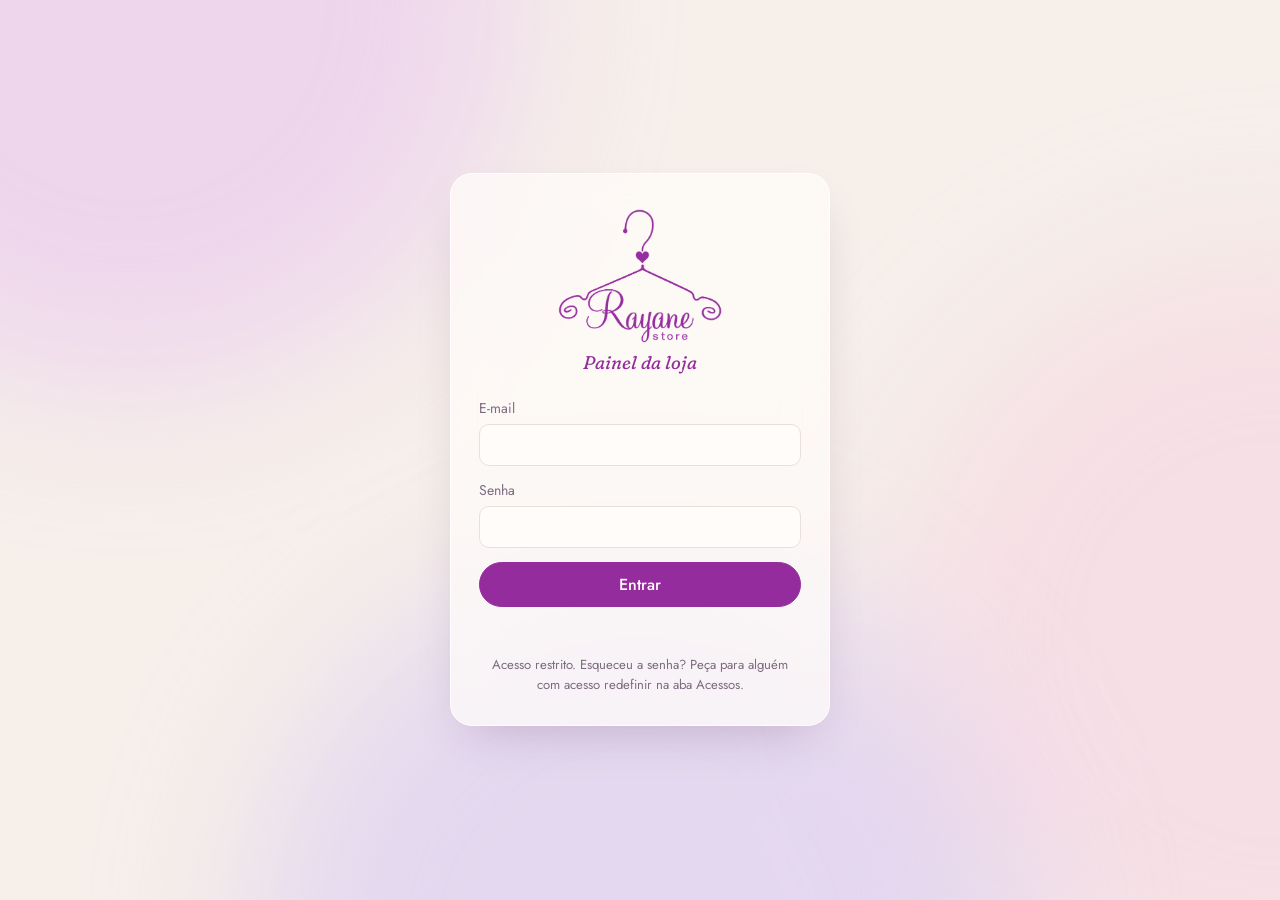
==== admin.html @ 53d461eb "Corrige status escondido aparecendo como ponto; versiona js/css no HTML (evita cache misto no Pages)" ====
<!doctype html>
<html lang="pt-BR">
<head>
  <meta charset="utf-8" />
  <meta name="viewport" content="width=device-width, initial-scale=1, viewport-fit=cover" />
  <title>Painel · Rayane Store</title>
  <meta name="robots" content="noindex" />
  <meta name="theme-color" content="#F6EFEA" />
  <link rel="icon" href="data:image/svg+xml,%3Csvg xmlns='http://www.w3.org/2000/svg' viewBox='0 0 32 32'%3E%3Cpath fill='%23942C9D' d='M16 28s-11-6.6-11-14.2C5 9.4 8 7 11.2 7c2.3 0 3.9 1.3 4.8 2.9C16.9 8.3 18.5 7 20.8 7 24 7 27 9.4 27 13.8 27 21.4 16 28 16 28z'/%3E%3C/svg%3E" />
  <!-- Política de segurança: só scripts deste site; conexões só com o Supabase -->
  <meta http-equiv="Content-Security-Policy" content="default-src 'self'; script-src 'self'; style-src 'self' 'unsafe-inline'; img-src 'self' data: blob: https://*.supabase.co https://www.google.com; font-src 'self'; connect-src 'self' https://*.supabase.co wss://*.supabase.co; frame-src 'self'; object-src 'none'; base-uri 'self'; form-action 'self'; upgrade-insecure-requests" />
  <meta name="referrer" content="strict-origin-when-cross-origin" />
  <link rel="stylesheet" href="admin.css?v=202609261816" />
  <script src="theme.js?v=202609261816"></script>
</head>
<body>

  <!-- ══════════ Entrada ══════════ -->
  <section class="gate" id="gate" hidden>
    <div class="gate__card">
      <img class="gate__logo" src="assets/logo.png" alt="Rayane Store" />
      <p class="gate__eyebrow">Painel da loja</p>

      <form id="loginForm" class="form">
        <label>E-mail <input type="email" name="email" autocomplete="username" required /></label>
        <label>Senha <input type="password" name="password" autocomplete="current-password" required minlength="6" /></label>
        <button class="btn btn--primary" type="submit">Entrar</button>
        <p class="form__error" id="loginError"></p>
        <p class="form__hint gate__foot">Acesso restrito. Esqueceu a senha? Peça para alguém com acesso redefinir na aba Acessos.</p>
      </form>
    </div>
  </section>

  <!-- ══════════ Painel ══════════ -->
  <div class="aurora" aria-hidden="true"><i></i><i></i><i></i></div>
  <div class="shell" id="shell" hidden>
    <aside class="side">
      <div class="side__brand">
        <img src="assets/logo.png" alt="" />
        <span>Painel</span>
      </div>
      <nav class="side__nav" id="nav">
        <button class="is-active" data-tab="dash">
          <svg viewBox="0 0 24 24"><path d="M4 19V10M10 19V5M16 19v-8M22 19H2"/></svg>Visão geral
        </button>
        <button data-tab="links">
          <svg viewBox="0 0 24 24"><path d="M4 7h16M4 12h16M4 17h10"/></svg>Links
        </button>
        <button data-tab="whatsapp">
          <svg viewBox="0 0 24 24"><path d="M3 21h18M5 21V8l7-4 7 4v13M9 21v-6h6v6"/></svg>Lojas
        </button>
        <button data-tab="perfil">
          <svg viewBox="0 0 24 24"><circle cx="12" cy="8" r="4"/><path d="M4 21c.8-4 4-6.5 8-6.5s7.2 2.5 8 6.5"/></svg>Perfil
        </button>
        <button data-tab="redes">
          <svg viewBox="0 0 24 24"><circle cx="18" cy="5" r="2.5"/><circle cx="6" cy="12" r="2.5"/><circle cx="18" cy="19" r="2.5"/><path d="m8.2 10.8 7.6-4.4M8.2 13.2l7.6 4.4"/></svg>Redes
        </button>
        <button data-tab="horario">
          <svg viewBox="0 0 24 24"><circle cx="12" cy="12" r="9"/><path d="M12 7v5l3 2"/></svg>Horário
        </button>
        <button data-tab="acessos">
          <svg viewBox="0 0 24 24"><rect x="4" y="10" width="16" height="11" rx="2"/><path d="M8 10V7a4 4 0 0 1 8 0v3"/></svg>Acessos
        </button>
      </nav>
      <div class="side__foot">
        <button class="side__search" id="openPalette" type="button" title="Busca rápida (Ctrl+K)">
          <svg viewBox="0 0 24 24"><circle cx="11" cy="11" r="6.5"/><path d="m20 20-4.2-4.2"/></svg><span>Buscar</span><kbd>Ctrl K</kbd>
        </button>
        <button class="side__theme" id="themeBtn" type="button" title="Tema: automático, claro ou escuro">
          <svg class="ico-auto" viewBox="0 0 24 24"><circle cx="12" cy="12" r="8.5"/><path d="M12 3.5v17A8.5 8.5 0 0 0 12 3.5z" fill="currentColor"/></svg>
          <svg class="ico-light" viewBox="0 0 24 24"><circle cx="12" cy="12" r="4"/><path d="M12 2.5v2.5M12 19v2.5M2.5 12H5M19 12h2.5M5.3 5.3l1.8 1.8M16.9 16.9l1.8 1.8M5.3 18.7l1.8-1.8M16.9 7.1l1.8-1.8"/></svg>
          <svg class="ico-dark" viewBox="0 0 24 24"><path d="M20 14.5A8.5 8.5 0 0 1 9.5 4a8.5 8.5 0 1 0 10.5 10.5z"/></svg>
          <span id="themeLabel">Tema automático</span>
        </button>
        <a class="side__view" href="index.html" target="_blank" rel="noopener">
          <svg viewBox="0 0 24 24"><path d="M7 17 17 7M8 7h9v9"/></svg>Ver página
        </a>
        <button class="linkish" id="logout">Sair</button>
      </div>
    </aside>

    <!-- barra superior (só celular) -->
    <header class="topbar">
      <img src="assets/logo.png" alt="" />
      <span class="topbar__title" id="topTitle">Visão geral</span>
      <button class="topbar__btn" id="topPreview" type="button" aria-label="Ver prévia da página">
        <svg viewBox="0 0 24 24"><rect x="7" y="2.5" width="10" height="19" rx="2.5"/><path d="M11 18h2"/></svg>
      </button>
    </header>

    <main class="work">

      <!-- ── Visão geral ── -->
      <section class="panel is-active" data-panel="dash">
        <header class="panel__head">
          <div>
            <h1 id="dashHello">Visão geral</h1>
            <p id="dashDate"></p>
          </div>
          <div class="seg seg--sm" id="dashPeriod">
            <label><input type="radio" name="periodo" value="7" /><span>7 dias</span></label>
            <label><input type="radio" name="periodo" value="30" checked /><span>30 dias</span></label>
            <label><input type="radio" name="periodo" value="90" /><span>90 dias</span></label>
          </div>
        </header>

        <div class="insights" id="insights" hidden></div>

        <div class="tiles" id="tiles">
          <div class="tile tile--hero"><span class="tile__label">Visitantes únicos</span><strong class="tile__value" data-k="unicos">–</strong><span class="tile__delta" data-k="unicosDelta"></span></div>
          <div class="tile"><span class="tile__label">Visitas</span><strong class="tile__value" data-k="visitas">–</strong><span class="tile__delta" data-k="visitasDelta"></span></div>
          <div class="tile"><span class="tile__label">Cliques em links</span><strong class="tile__value" data-k="cliques">–</strong><span class="tile__delta" data-k="cliquesDelta"></span></div>
          <div class="tile"><span class="tile__label">Cliques por visita</span><strong class="tile__value" data-k="taxa">–</strong><span class="tile__hint">quantos links cada visita abre</span></div>
        </div>

        <div class="card card--chart">
          <div class="card__head"><h2>Visitas por dia</h2><span class="card__sub" id="chartSub"></span></div>
          <div class="chart" id="chart"></div>
          <div class="chart__tip" id="chartTip" hidden></div>
        </div>

        <div class="cards">
          <div class="card"><div class="card__head"><h2>Aparelhos</h2></div><div class="bars" id="devBars"></div></div>
          <div class="card"><div class="card__head"><h2>Como chegaram</h2></div><div class="bars" id="srcBars"></div></div>
          <div class="card"><div class="card__head"><h2>De onde acessam</h2><span class="card__sub">cidade · estado</span></div><div class="bars" id="geoBars"></div></div>
          <div class="card"><div class="card__head"><h2>Links mais clicados</h2></div><div class="bars" id="linkBars"></div></div>
          <div class="card"><div class="card__head"><h2>Sistema e navegador</h2></div><div class="bars" id="uaBars"></div></div>
          <div class="card card--share">
            <div class="card__head"><h2>Divulgar</h2></div>
            <p class="form__hint" id="dashUrl"></p>
            <div class="card__actions">
              <button class="btn" type="button" id="dashCopy">Copiar link da página</button>
              <a class="btn" id="dashOpen" target="_blank" rel="noopener">Abrir página</a>
              <button class="btn" type="button" id="dashExport">Baixar planilha (CSV)</button>
            </div>
          </div>
        </div>

        <p class="empty" id="dashEmpty" hidden>A medição começou agora. Assim que alguém abrir a página, os números aparecem aqui.</p>
      </section>

      <!-- ── Links ── -->
      <section class="panel" data-panel="links">
        <header class="panel__head">
          <div>
            <h1>Links</h1>
            <p>Arraste para mudar a ordem. Desligue o interruptor para esconder sem apagar.</p>
          </div>
          <div class="panel__actions">
            <button class="btn btn--flash" id="addFlash" title="Cria um link em destaque que some sozinho em 24 horas">⚡ Relâmpago</button>
            <button class="btn" id="addSection">+ Seção</button>
            <button class="btn btn--primary" id="addLink">+ Link</button>
          </div>
        </header>
        <ul class="rows" id="linkRows"></ul>
        <p class="empty" id="linksEmpty" hidden>Nenhum link ainda. Comece pelo botão "+ Link".</p>
      </section>

      <!-- ── WhatsApp ── -->
      <section class="panel" data-panel="whatsapp">
        <header class="panel__head">
          <div>
            <h1>Lojas</h1>
            <p>Cada loja tem seu WhatsApp e seu endereço. Com mais de uma, o cliente escolhe a loja ao tocar no WhatsApp ou em "Como chegar".</p>
          </div>
          <div class="panel__actions">
            <button class="btn btn--primary" id="addWa">+ Loja</button>
          </div>
        </header>
        <ul class="rows" id="waRows"></ul>
        <p class="empty" id="waEmpty" hidden>Nenhuma loja cadastrada. Sem loja, os links de WhatsApp e "Como chegar" ficam escondidos na página.</p>
      </section>

      <!-- ── Perfil ── -->
      <section class="panel" data-panel="perfil">
        <header class="panel__head">
          <div>
            <h1>Perfil</h1>
            <p>O que aparece no topo da página.</p>
          </div>
        </header>
        <form class="form form--wide" id="perfilForm">
          <div class="logo-field">
            <div class="logo-field__preview"><img id="logoPreview" src="assets/logo.png" alt="" /></div>
            <div>
              <label class="btn btn--file">
                Trocar logo <input type="file" id="logoFile" accept="image/png,image/jpeg,image/webp,image/svg+xml" hidden />
              </label>
              <p class="form__hint">PNG com fundo transparente fica melhor. Máximo 2 MB.</p>
              <button type="button" class="linkish" id="logoReset" hidden>Voltar ao logo original</button>
            </div>
          </div>

          <label>Nome da loja <input name="nome" required maxlength="60" /></label>
          <label>Frase da bio <textarea name="bio" rows="2" maxlength="160"></textarea>
            <small class="counter" data-for="bio"></small></label>

          <h2 class="form__group">Endereço da página</h2>
          <label>Link publicado <input name="url" type="url" placeholder="https://…" />
            <small>Usado no QR code e no botão de compartilhar.</small></label>

          <div class="form__foot">
            <button class="btn btn--primary" type="submit">Salvar perfil</button>
          </div>
        </form>
      </section>

      <!-- ── Redes ── -->
      <section class="panel" data-panel="redes">
        <header class="panel__head">
          <div>
            <h1>Redes sociais</h1>
            <p>Os ícones redondos embaixo da bio. Só aparecem os que estiverem ligados e com endereço.</p>
          </div>
        </header>
        <form class="form form--wide" id="redesForm">
          <ul class="rows rows--redes" id="redeRows"></ul>
          <div class="form__foot">
            <button class="btn btn--primary" type="submit">Salvar redes</button>
          </div>
        </form>
      </section>

      <!-- ── Horário ── -->
      <section class="panel" data-panel="horario">
        <header class="panel__head">
          <div>
            <h1>Horário de atendimento</h1>
            <p>A página mostra "Atendendo agora" ou quando você volta. Desmarque todos para esconder.</p>
          </div>
        </header>
        <form class="form form--wide" id="horarioForm">
          <ul class="rows rows--dias" id="diaRows"></ul>
          <div class="form__foot">
            <button class="btn btn--primary" type="submit">Salvar horário</button>
          </div>
        </form>
      </section>

      <!-- ── Acessos ── -->
      <section class="panel" data-panel="acessos">
        <header class="panel__head">
          <div>
            <h1>Acessos</h1>
            <p>Quem pode entrar neste painel. Só quem já tem acesso cria novos. Não existe cadastro pela tela de entrada.</p>
          </div>
          <div class="panel__actions">
            <button class="btn btn--primary" id="addAccess">+ Novo acesso</button>
          </div>
        </header>
        <ul class="rows" id="accessRows"></ul>
        <p class="empty" id="accessLoading">Carregando…</p>

        <h2 class="form__group form--wide">Minha senha</h2>
        <form class="form form--wide" id="minhaSenhaForm">
          <div class="two">
            <label>Nova senha <input type="password" name="senha" autocomplete="new-password" required minlength="6" /></label>
            <label>Repita a senha <input type="password" name="confirma" autocomplete="new-password" required minlength="6" /></label>
          </div>
          <div class="form__foot">
            <button class="btn" type="submit">Alterar minha senha</button>
          </div>
        </form>
      </section>
    </main>

    <aside class="preview">
      <div class="preview__phone">
        <div class="preview__screen">
          <iframe id="preview" src="index.html" title="Prévia da página"></iframe>
        </div>
      </div>
      <p class="preview__hint">Prévia ao vivo · atualiza ao salvar</p>
    </aside>
  </div>

  <!-- ══════════ Editor de link ══════════ -->
  <div class="modal" id="editor" hidden>
    <div class="modal__backdrop" data-close></div>
    <form class="modal__panel form" id="linkForm" role="dialog" aria-modal="true" aria-labelledby="editorTitle">
      <button class="modal__x" type="button" data-close aria-label="Fechar">
        <svg viewBox="0 0 24 24"><path d="M6 6l12 12M18 6 6 18"/></svg>
      </button>
      <h2 id="editorTitle">Novo link</h2>

      <div class="seg">
        <label><input type="radio" name="tipo" value="link" checked /><span>Link</span></label>
        <label><input type="radio" name="tipo" value="secao" /><span>Título de seção</span></label>
      </div>

      <label>Título <input name="titulo" required maxlength="60" /></label>

      <div data-only="link">
        <label>Subtítulo <span class="opt">opcional</span> <input name="subtitulo" maxlength="80" /></label>

        <div class="field">
          <span class="field__label">Para onde vai</span>
          <div class="seg seg--sm">
            <label><input type="radio" name="destino" value="url" checked /><span>Um link</span></label>
            <label><input type="radio" name="destino" value="whatsapp" /><span>WhatsApp</span></label>
            <label><input type="radio" name="destino" value="mapa" /><span>Como chegar</span></label>
          </div>
        </div>

        <div data-dest="url">
          <label><input name="url" placeholder="https://…" /></label>
        </div>

        <p class="form__hint" data-dest="mapa">Abre o endereço das lojas da aba Lojas no mapa. Com mais de uma loja, o cliente escolhe qual.</p>

        <div data-dest="whatsapp" class="form">
          <label>Qual número <select name="whatsapp_id"></select>
            <small id="waNone" hidden>Cadastre um número na aba WhatsApp primeiro.</small></label>
          <label>Mensagem só para este link <span class="opt">opcional, senão usa a mensagem do número</span>
            <textarea name="whatsapp_mensagem" rows="2"></textarea></label>
        </div>

        <fieldset class="icons">
          <legend>Ícone</legend>
          <div id="iconGrid"></div>
        </fieldset>

        <div class="two">
          <label class="check"><input type="checkbox" name="destaque" /><span>Botão em destaque (roxo cheio)</span></label>
          <label>Selo <span class="opt">ex.: Novo, Promo</span> <input name="selo" maxlength="12" /></label>
        </div>

        <details class="sched">
          <summary>Agendar aparição</summary>
          <p class="form__hint">O link só aparece dentro do período. Deixe em branco para sempre.</p>
          <div class="two">
            <label>Aparece a partir de <input type="datetime-local" name="inicio" /></label>
            <label>Some em <input type="datetime-local" name="fim" /></label>
          </div>
        </details>
      </div>

      <p class="form__error" id="linkError"></p>
      <div class="modal__foot">
        <button type="button" class="linkish danger" id="deleteLink" hidden>Apagar</button>
        <button type="button" class="linkish" id="dupLink" hidden>Duplicar</button>
        <span class="stat" id="linkStat"></span>
        <button class="btn btn--primary" type="submit">Salvar <kbd class="kbd-inline">Ctrl S</kbd></button>
      </div>
    </form>
  </div>

  <!-- ══════════ Busca rápida (Ctrl+K) ══════════ -->
  <div class="modal modal--palette" id="palette" hidden>
    <div class="modal__backdrop" data-close></div>
    <div class="palette" role="dialog" aria-modal="true" aria-label="Busca rápida">
      <input type="search" id="paletteInput" placeholder="Ir para… ou buscar um link" autocomplete="off" />
      <ul class="palette__list" id="paletteList"></ul>
      <p class="palette__hint">↑↓ navega · Enter abre · Esc fecha</p>
    </div>
  </div>

  <!-- ══════════ Barra de abas (só celular) ══════════ -->
  <nav class="tabbar" id="tabbar" aria-label="Seções">
    <button data-tab="dash" class="is-active"><svg viewBox="0 0 24 24"><path d="M4 19V10M10 19V5M16 19v-8M22 19H2"/></svg><span>Início</span></button>
    <button data-tab="links"><svg viewBox="0 0 24 24"><path d="M4 7h16M4 12h16M4 17h10"/></svg><span>Links</span></button>
    <button data-tab="whatsapp"><svg viewBox="0 0 24 24"><path d="M3 21h18M5 21V8l7-4 7 4v13M9 21v-6h6v6"/></svg><span>Lojas</span></button>
    <button data-tab="perfil"><svg viewBox="0 0 24 24"><circle cx="12" cy="8" r="4"/><path d="M4 21c.8-4 4-6.5 8-6.5s7.2 2.5 8 6.5"/></svg><span>Perfil</span></button>
    <button id="maisBtn"><svg viewBox="0 0 24 24"><circle cx="5" cy="12" r="1.6"/><circle cx="12" cy="12" r="1.6"/><circle cx="19" cy="12" r="1.6"/></svg><span>Mais</span></button>
  </nav>

  <!-- ══════════ Menu "Mais" (só celular) ══════════ -->
  <div class="modal" id="mais" hidden>
    <div class="modal__backdrop" data-close></div>
    <div class="modal__panel mais" role="dialog" aria-modal="true" aria-label="Mais opções">
      <button class="modal__x" type="button" data-close aria-label="Fechar"><svg viewBox="0 0 24 24"><path d="M6 6l12 12M18 6 6 18"/></svg></button>
      <h2>Mais</h2>
      <div class="mais__grid">
        <button type="button" data-tab="redes"><svg viewBox="0 0 24 24"><circle cx="18" cy="5" r="2.5"/><circle cx="6" cy="12" r="2.5"/><circle cx="18" cy="19" r="2.5"/><path d="m8.2 10.8 7.6-4.4M8.2 13.2l7.6 4.4"/></svg>Redes</button>
        <button type="button" data-tab="horario"><svg viewBox="0 0 24 24"><circle cx="12" cy="12" r="9"/><path d="M12 7v5l3 2"/></svg>Horário</button>
        <button type="button" data-tab="acessos"><svg viewBox="0 0 24 24"><rect x="4" y="10" width="16" height="11" rx="2"/><path d="M8 10V7a4 4 0 0 1 8 0v3"/></svg>Acessos</button>
        <button type="button" data-acao="buscar"><svg viewBox="0 0 24 24"><circle cx="11" cy="11" r="6.5"/><path d="m20 20-4.2-4.2"/></svg>Buscar</button>
        <button type="button" data-acao="tema"><svg viewBox="0 0 24 24"><path d="M20 14.5A8.5 8.5 0 0 1 9.5 4a8.5 8.5 0 1 0 10.5 10.5z"/></svg><span id="maisTema">Tema</span></button>
        <a href="index.html" target="_blank" rel="noopener"><svg viewBox="0 0 24 24"><path d="M7 17 17 7M8 7h9v9"/></svg>Ver página</a>
      </div>
      <button type="button" class="mais__sair" data-acao="sair">Sair da conta</button>
    </div>
  </div>
  <div class="drawer" id="drawer" hidden>
    <div class="drawer__backdrop" data-close></div>
    <div class="drawer__panel">
      <div class="drawer__bar"><span>Prévia da página</span><button type="button" class="modal__x" data-close aria-label="Fechar"><svg viewBox="0 0 24 24"><path d="M6 6l12 12M18 6 6 18"/></svg></button></div>
      <iframe id="previewMobile" title="Prévia da página"></iframe>
    </div>
  </div>

  <!-- ══════════ Editor de WhatsApp ══════════ -->
  <div class="modal" id="waEditor" hidden>
    <div class="modal__backdrop" data-close></div>
    <form class="modal__panel form" id="waForm" role="dialog" aria-modal="true" aria-labelledby="waEditorTitle">
      <button class="modal__x" type="button" data-close aria-label="Fechar">
        <svg viewBox="0 0 24 24"><path d="M6 6l12 12M18 6 6 18"/></svg>
      </button>
      <h2 id="waEditorTitle">Nova loja</h2>

      <label>Nome da loja <span class="opt">como o cliente vai ver</span> <input name="nome" required maxlength="40" placeholder="ex.: Jardim União" /></label>
      <label>WhatsApp <input name="numero" inputmode="numeric" placeholder="(65) 99999-0000" />
        <small>DDD + número. Pode deixar vazio se a loja não atende por WhatsApp.</small></label>
      <label>Endereço <input name="endereco" maxlength="120" placeholder="Rua, número, bairro, cidade" />
        <small>Usado em "Como chegar" e na lista de lojas.</small></label>
      <label>Link do Google Maps <span class="opt">opcional</span> <input name="mapa_url" type="url" placeholder="https://maps.app.goo.gl/…" />
        <small>No Google Maps, toque em Compartilhar e cole o link aqui. Se ficar vazio, o mapa pesquisa pelo endereço.</small></label>
      <label>Mensagem que já chega escrita <textarea name="mensagem" rows="2" placeholder="Oi! Vim pelo Instagram e quero saber mais sobre as peças 💜"></textarea></label>

      <p class="form__error" id="waError"></p>
      <div class="modal__foot">
        <button type="button" class="linkish danger" id="deleteWa" hidden>Apagar</button>
        <span class="stat"></span>
        <button class="btn btn--primary" type="submit">Salvar</button>
      </div>
    </form>
  </div>

  <!-- ══════════ Editor de acesso ══════════ -->
  <div class="modal" id="accessEditor" hidden>
    <div class="modal__backdrop" data-close></div>
    <form class="modal__panel form" id="accessForm" role="dialog" aria-modal="true" aria-labelledby="accessTitle">
      <button class="modal__x" type="button" data-close aria-label="Fechar">
        <svg viewBox="0 0 24 24"><path d="M6 6l12 12M18 6 6 18"/></svg>
      </button>
      <h2 id="accessTitle">Novo acesso</h2>
      <p class="form__hint" id="accessHint">A pessoa entra com este e-mail e senha. Ela pode trocar a senha depois, na aba Acessos.</p>

      <label id="accessEmailField">E-mail <input type="email" name="email" autocomplete="off" /></label>
      <label>Senha <input type="text" name="senha" autocomplete="off" required minlength="6" placeholder="mínimo 6 caracteres" /></label>

      <p class="form__error" id="accessError"></p>
      <div class="modal__foot">
        <span class="stat"></span>
        <button class="btn btn--primary" type="submit">Salvar</button>
      </div>
    </form>
  </div>

  <div class="toast" id="toast" role="status" aria-live="polite"></div>

  <script src="assets/vendor/supabase.js?v=202609261816"></script>
  <script src="supabase-config.js?v=202609261816"></script>
  <script src="icons.js?v=202609261816"></script>
  <script src="admin.js?v=202609261816"></script>
</body>
</html>
---- admin.css ----
@font-face {
  font-family: "Fraunces";
  font-style: italic;
  font-weight: 300 600;
  font-display: swap;
  src: url("assets/fonts/fraunces-italic.woff2") format("woff2");
}
@font-face {
  font-family: "Jost";
  font-style: normal;
  font-weight: 400 500;
  font-display: swap;
  src: url("assets/fonts/jost.woff2") format("woff2");
}

:root {
  --plum: #942c9d;
  --plum-deep: #6f1f76;
  --plum-line: rgba(148, 44, 157, 0.22);
  --plum-wash: rgba(148, 44, 157, 0.07);
  --ink: #2c1a30;
  --muted: #7d6b80;
  --bg: #f6efea;
  --paper: #fffcf9;
  --line: #e9dfdb;
  --green: #3f8f5a;
  --red: #b23a48;

  --magenta: #c23a9e;
  --glass: rgba(255, 252, 250, .72);
  --glass-line: rgba(255, 255, 255, .8);
  --aurora-1: #e6bdf0; --aurora-2: #f6cfe0; --aurora-3: #d2c0f5;
  --shadow: 0 10px 30px -18px rgba(80, 30, 80, .35);

  --display: "Fraunces", Georgia, serif;
  --body: "Jost", "Futura", "Century Gothic", sans-serif;
  --ease-swing: cubic-bezier(0.34, 1.4, 0.5, 1);
  color-scheme: light;
}

/* tema escuro: ligado pelo atributo data-theme (o JS decide: automático, claro ou escuro) */
html[data-theme="dark"] {
    --plum: #c56bd0;
    --plum-deep: #9a3fa6;
    --plum-line: rgba(197, 107, 208, .3);
    --plum-wash: rgba(197, 107, 208, .12);
    --ink: #f1e6f2;
    --muted: #a894ab;
    --bg: #1b1220;
    --paper: #251a2b;
    --line: #362a3c;
    --green: #6cc48a;
    --red: #e0697a;
    --glass: rgba(37, 26, 43, .7);
    --glass-line: rgba(255, 255, 255, .08);
    --aurora-1: #4a2358; --aurora-2: #5a2447; --aurora-3: #35245e;
    --shadow: 0 10px 30px -14px rgba(0, 0, 0, .6);
    color-scheme: dark;
  }
html[data-theme="dark"] .tile--hero { background: linear-gradient(135deg, #6f1f76, #942c9d 60%, #b7359a); }
html[data-theme="dark"] .side__nav button.is-active { background: #942c9d; color: #fff; }
html[data-theme="dark"] .btn--primary { background: #942c9d; border-color: #942c9d; color: #fff; }
html[data-theme="dark"] .btn--primary:hover { background: #7a2482; }
html[data-theme="dark"] .row__badge, html[data-theme="dark"] .tag__badge { background: #942c9d; }
html[data-theme="dark"] .switch span { background: #4a3a50; }
html[data-theme="dark"] .switch input:checked + span { background: #b04fbd; }
html[data-theme="dark"] .form input:not([type="checkbox"]):not([type="radio"]), html[data-theme="dark"] .form textarea, html[data-theme="dark"] .form select, html[data-theme="dark"] .rows--redes .row input[type="text"], html[data-theme="dark"] .form .rows--dias .row input[type="time"] { background: #1f1526; color: var(--ink); border-color: var(--line); }
html[data-theme="dark"] .seg { background: #1f1526; }
html[data-theme="dark"] .seg input:checked + span { background: var(--paper); }
html[data-theme="dark"] .chart__tip { background: #f1e6f2; color: #1b1220; }
html[data-theme="dark"] .toast { background: #f1e6f2; color: #1b1220; }
html[data-theme="dark"] .logo-field__preview img, html[data-theme="dark"] .side__brand img, html[data-theme="dark"] .gate__logo { filter: brightness(1.25) saturate(.9); }

* { box-sizing: border-box; }
html { -webkit-text-size-adjust: 100%; }

body {
  margin: 0;
  min-height: 100dvh;
  background: var(--bg);
  color: var(--ink);
  font: 16px/1.45 var(--body);
  -webkit-font-smoothing: antialiased;
}

[hidden] { display: none !important; }
svg { display: block; }
svg[viewBox="0 0 24 24"]:not(.fill) {
  fill: none; stroke: currentColor; stroke-width: 1.6; stroke-linecap: round; stroke-linejoin: round;
}
svg.fill { fill: currentColor; }

h1, h2 { margin: 0; font-family: var(--display); font-style: italic; font-weight: 400; }
h1 { font-size: 1.7rem; color: var(--plum); }
h2 { font-size: 1.25rem; }

button { font: inherit; color: inherit; }

/* ─── Botões ─────────────────────────────── */

.btn {
  display: inline-flex; align-items: center; justify-content: center; gap: 8px;
  padding: 10px 18px;
  border: 1px solid var(--plum-line);
  border-radius: 999px;
  background: var(--paper);
  color: var(--plum);
  font-weight: 500;
  cursor: pointer;
  transition: background .2s, transform .15s;
  white-space: nowrap;
}
.btn:hover { background: var(--plum-wash); }
.btn:active { transform: scale(.98); }
.btn--primary { background: var(--plum); border-color: var(--plum); color: var(--paper); }
.btn--primary:hover { background: var(--plum-deep); }
.btn[disabled] { opacity: .55; cursor: wait; }
.btn--file { cursor: pointer; }

.linkish {
  padding: 0; border: 0; background: none;
  color: var(--plum); text-decoration: underline; text-underline-offset: 3px;
  cursor: pointer; font-size: .9rem;
}
.linkish.danger { color: var(--red); }

/* ─── Formulários ────────────────────────── */

.form { display: grid; gap: 14px; }
.form label { display: grid; gap: 5px; font-size: .88rem; color: var(--muted); }
.form label > small { font-size: .78rem; }
.form .opt { font-size: .75rem; opacity: .7; }
.form input:not([type="checkbox"]):not([type="radio"]),
.form textarea,
.form select {
  width: 100%;
  padding: 10px 12px;
  border: 1px solid var(--line);
  border-radius: 10px;
  background: var(--paper);
  color: var(--ink);
  font: inherit;
  transition: border-color .15s, box-shadow .15s;
}
.form input:focus, .form textarea:focus { outline: none; border-color: var(--plum); box-shadow: 0 0 0 3px var(--plum-wash); }
.form textarea { resize: vertical; }
.form__hint { margin: 0; font-size: .82rem; color: var(--muted); }
.form__error { margin: 0; min-height: 1.2em; font-size: .85rem; color: var(--red); }
.form__group { margin-top: 10px; padding-top: 16px; border-top: 1px dashed var(--line); font-size: 1.1rem; color: var(--plum); }
.form__foot { display: flex; justify-content: flex-end; gap: 10px; margin-top: 6px; }
.form--wide { max-width: 560px; }
.counter { text-align: right; }
.two { display: grid; grid-template-columns: 1fr 1fr; gap: 12px; align-items: end; }
@media (max-width: 480px) { .two { grid-template-columns: 1fr; } }

.check { display: flex !important; align-items: center; gap: 10px; color: var(--ink) !important; cursor: pointer; padding: 10px 0; }
.check input { width: 18px; height: 18px; accent-color: var(--plum); }

/* interruptor */
.switch { position: relative; display: inline-block; width: 40px; height: 24px; flex: none; cursor: pointer; }
.switch input { position: absolute; opacity: 0; width: 0; height: 0; }
.switch span {
  position: absolute; inset: 0;
  border-radius: 24px; background: #d9cdd0;
  transition: background .2s;
}
.switch span::after {
  content: ""; position: absolute; top: 3px; left: 3px;
  width: 18px; height: 18px; border-radius: 50%; background: #fff;
  box-shadow: 0 1px 2px rgba(0, 0, 0, .2);
  transition: transform .2s var(--ease-swing);
}
.switch input:checked + span { background: var(--plum); }
.switch input:checked + span::after { transform: translateX(16px); }
.switch input:focus-visible + span { outline: 2px solid var(--plum); outline-offset: 2px; }

/* ─── Entrada ────────────────────────────── */

.gate { display: grid; place-items: center; min-height: 100dvh; padding: 24px; }
.gate__card {
  width: 100%; max-width: 380px;
  padding: 32px 28px;
  background: var(--glass);
  -webkit-backdrop-filter: blur(20px);
  backdrop-filter: blur(20px);
  border: 1px solid var(--glass-line);
  border-radius: 22px;
  box-shadow: 0 20px 50px -20px rgba(80, 30, 80, .25);
  animation: pop .45s var(--ease-swing);
}
.gate__logo { display: block; width: 170px; margin: 0 auto; }
.gate__eyebrow {
  margin: 4px 0 22px; text-align: center;
  font-family: var(--display); font-style: italic; color: var(--plum); font-size: 1.15rem;
}
.gate__links { display: flex; justify-content: space-between; flex-wrap: wrap; gap: 8px; }
.gate__msg { margin: 16px 0 0; text-align: center; font-size: .9rem; color: var(--green); }

/* ─── Estrutura ──────────────────────────── */

.shell {
  display: grid;
  grid-template-columns: 210px minmax(0, 1fr) 380px;
  min-height: 100dvh;
  position: relative;
}

/* luzes flutuando ao fundo, como na página */
.aurora { position: fixed; inset: 0; z-index: -1; overflow: hidden; pointer-events: none; contain: strict; }
.aurora i { position: absolute; width: 60vmax; height: 60vmax; border-radius: 50%; filter: blur(80px); opacity: .5; animation: float 26s ease-in-out infinite alternate; }
.aurora i:nth-child(1) { top: -30vmax; left: -20vmax; background: var(--aurora-1); }
.aurora i:nth-child(2) { top: 20vmax; right: -30vmax; background: var(--aurora-2); animation-duration: 31s; animation-delay: -10s; }
.aurora i:nth-child(3) { bottom: -34vmax; left: 20vmax; background: var(--aurora-3); animation-duration: 36s; animation-delay: -20s; }
@keyframes float { 0% { transform: translate(0, 0) scale(1); } 50% { transform: translate(5vmax, 4vmax) scale(1.1); } 100% { transform: translate(-4vmax, 7vmax) scale(.95); } }

.side {
  display: flex; flex-direction: column;
  padding: 22px 16px;
  border-right: 1px solid var(--glass-line);
  background: var(--glass);
  -webkit-backdrop-filter: blur(18px);
  backdrop-filter: blur(18px);
  position: sticky; top: 0; height: 100dvh;
}
/* seletor de tema: automático → claro → escuro */
.side__theme {
  display: flex; align-items: center; gap: 8px;
  width: 100%; padding: 8px 10px;
  border: 1px solid var(--line); border-radius: 10px;
  background: var(--paper); color: var(--muted);
  font-size: .85rem; cursor: pointer;
  transition: border-color .2s, color .2s;
}
.side__theme:hover { border-color: var(--plum-line); color: var(--ink); }
.side__theme svg { width: 15px; height: 15px; display: none; }
html[data-theme-pref="auto"] .side__theme .ico-auto,
html[data-theme-pref="light"] .side__theme .ico-light,
html[data-theme-pref="dark"] .side__theme .ico-dark { display: block; }
.side__theme span { flex: 1; text-align: left; }

.side__search {
  display: flex; align-items: center; gap: 8px;
  width: 100%; padding: 8px 10px;
  border: 1px solid var(--line); border-radius: 10px;
  background: var(--paper); color: var(--muted);
  font-size: .85rem; cursor: pointer;
  transition: border-color .2s;
}
.side__search:hover { border-color: var(--plum-line); }
.side__search svg { width: 15px; height: 15px; }
.side__search span { flex: 1; text-align: left; }
kbd, .kbd-inline {
  font: 500 .68rem var(--body);
  padding: 1px 5px;
  border-radius: 5px;
  border: 1px solid var(--line);
  background: var(--bg);
  color: var(--muted);
}
.kbd-inline { margin-left: 6px; background: rgba(255, 255, 255, .18); border-color: transparent; color: inherit; opacity: .85; }
.side__brand { display: flex; align-items: center; gap: 10px; padding: 4px 8px 22px; }
.side__brand img { width: 46px; }
.side__brand span { font-family: var(--display); font-style: italic; color: var(--plum); font-size: 1.1rem; }
.side__nav { display: grid; gap: 4px; }
.side__nav button {
  display: flex; align-items: center; gap: 10px;
  padding: 10px 12px;
  border: 0; border-radius: 10px;
  background: none; text-align: left; cursor: pointer;
  color: var(--muted);
  transition: background .15s, color .15s;
}
.side__nav button svg { width: 18px; height: 18px; }
.side__nav button:hover { background: var(--plum-wash); color: var(--ink); }
.side__nav button.is-active { background: var(--plum); color: var(--paper); }
.side__foot { margin-top: auto; display: grid; gap: 12px; padding: 0 12px; }
.side__view { display: inline-flex; align-items: center; gap: 6px; color: var(--plum); text-decoration: none; font-size: .9rem; }
.side__view svg { width: 14px; height: 14px; }

.work { padding: 32px 36px 60px; min-width: 0; }
.panel { display: none; }
.panel.is-active { display: block; animation: slidein .35s var(--ease-swing); }
@keyframes fade { from { opacity: 0; transform: translateY(4px); } }
@keyframes slidein { from { opacity: 0; transform: translateY(10px); } }
.panel__head { display: flex; justify-content: space-between; align-items: flex-start; gap: 16px; flex-wrap: wrap; margin-bottom: 22px; }
.panel__head p { margin: 4px 0 0; color: var(--muted); font-size: .9rem; max-width: 46ch; }
.panel__actions { display: flex; gap: 8px; }
.empty { color: var(--muted); padding: 30px 0; text-align: center; }

/* ─── Prévia ─────────────────────────────── */

.preview {
  position: sticky; top: 0; height: 100dvh;
  display: flex; flex-direction: column; align-items: center; justify-content: center; gap: 12px;
  padding: 24px;
  border-left: 1px solid var(--line);
}
.preview__phone {
  width: 300px; height: min(620px, calc(100dvh - 90px));
  padding: 10px;
  border-radius: 34px;
  background: var(--ink);
  box-shadow: 0 30px 60px -30px rgba(44, 26, 48, .6), inset 0 0 0 2px #4a3450;
}
/* a prévia renderiza em largura de celular real (375px) e é reduzida para caber na moldura */
.preview__phone { --scale: calc(280 / 375); }
.preview__screen { width: 100%; height: 100%; overflow: hidden; border-radius: 26px; background: var(--bg); }
.preview__phone iframe {
  width: 375px; height: calc(100% / var(--scale));
  border: 0; background: var(--bg);
  transform: scale(var(--scale)); transform-origin: top left;
}
.preview__hint { margin: 0; font-size: .78rem; color: var(--muted); letter-spacing: .04em; text-transform: uppercase; }

/* ─── Linhas (links, redes, dias) ────────── */

.rows { list-style: none; margin: 0; padding: 0; display: grid; gap: 8px; max-width: 640px; }
.row {
  display: grid;
  grid-template-columns: 22px 34px minmax(0, 1fr) auto;
  align-items: center; gap: 12px;
  padding: 10px 14px 10px 8px;
  background: var(--glass);
  -webkit-backdrop-filter: blur(10px);
  backdrop-filter: blur(10px);
  border: 1px solid var(--glass-line);
  border-radius: 12px;
  box-shadow: var(--shadow);
  transition: box-shadow .2s, opacity .2s, transform .2s;
}
.row__icon { position: relative; }
/* ícone do site de destino, pequeno, no canto do ícone */
.row__fav { position: absolute; right: -4px; bottom: -4px; width: 16px; height: 16px; border-radius: 4px; background: var(--paper); box-shadow: 0 0 0 2px var(--paper); object-fit: cover; }
.row__pill.is-expiring { color: #b2601c; border-color: #e7b98a; background: #fff4e8; }
.row__top { display: grid; place-items: center; width: 28px; height: 28px; border: 0; border-radius: 50%; background: transparent; color: var(--muted); cursor: pointer; opacity: 0; transition: opacity .15s, background .15s; }
.row:hover .row__top { opacity: 1; }
.row__top:hover { background: var(--plum-wash); color: var(--plum); }
.row__top svg { width: 14px; height: 14px; }
.spark { width: 46px; height: 18px; }
.spark rect { fill: var(--plum); opacity: .8; }
.spark rect.is-zero { opacity: .18; }
.row:hover { box-shadow: 0 6px 16px -10px rgba(80, 30, 80, .3); }
.row.is-off { opacity: .55; }
.row.is-dragging { opacity: .3; }
.row.is-over { transform: translateY(4px); box-shadow: 0 -2px 0 0 var(--plum); }

.row__handle { display: grid; place-items: center; color: #c8b9c9; cursor: grab; touch-action: none; }
.row__handle svg { width: 16px; height: 16px; }
.row__handle:active { cursor: grabbing; }

.row__icon { display: grid; place-items: center; width: 34px; height: 34px; border-radius: 50%; background: var(--plum-wash); color: var(--plum); }
.row__icon svg { width: 17px; height: 17px; }
.row--featured .row__icon { background: var(--plum); color: var(--paper); }

.row__body { min-width: 0; cursor: pointer; }
.row__title { display: flex; align-items: center; gap: 8px; font-weight: 500; white-space: nowrap; overflow: hidden; text-overflow: ellipsis; }
.row__sub { display: block; font-size: .8rem; color: var(--muted); white-space: nowrap; overflow: hidden; text-overflow: ellipsis; }
.row__badge { font-family: var(--display); font-style: italic; font-size: .75rem; padding: 0 7px 1px; border-radius: 20px; background: var(--plum); color: var(--paper); }
.row__pill { font-size: .72rem; padding: 1px 7px; border-radius: 20px; background: var(--bg); color: var(--muted); border: 1px solid var(--line); }
.row__pill.is-sched { color: var(--plum); border-color: var(--plum-line); }
.row__right { display: flex; align-items: center; gap: 12px; }
.row__clicks { font-size: .78rem; color: var(--muted); white-space: nowrap; }

.row--section {
  grid-template-columns: 22px minmax(0, 1fr) auto;
  background: transparent; border-style: dashed;
}
.row--section .row__title { font-family: var(--display); font-style: italic; font-weight: 400; color: var(--plum); }

/* redes */
.rows--redes .row { grid-template-columns: 34px minmax(0, 1fr) auto; }
.rows--redes .row > label:not(.switch) { display: contents; }
.rows--redes .row input[type="text"], .rows--redes .row input[type="url"] {
  width: 100%; padding: 8px 10px; border: 1px solid transparent; border-radius: 8px; background: var(--bg); font: inherit;
}
.rows--redes .row input:focus { outline: none; border-color: var(--plum); background: var(--paper); }
.rede__name { font-size: .72rem; color: var(--muted); text-transform: uppercase; letter-spacing: .06em; margin-bottom: 3px; }

/* dias */
.rows--dias .row { grid-template-columns: 40px 90px minmax(0, 1fr); grid-template-areas: "sw nome horas" "sw nome almoco"; gap: 6px 14px; }
.rows--dias .switch { grid-area: sw; }
.dia__name { grid-area: nome; font-weight: 500; }
.dia__times { grid-area: horas; }
.dia__lunch { grid-area: almoco; }
.dia__times, .dia__lunch { display: flex; align-items: center; flex-wrap: wrap; gap: 8px; font-size: .85rem; color: var(--muted); }
.form .rows--dias .row input[type=time] { width: auto; padding: 6px 8px; border: 1px solid var(--line); border-radius: 8px; font: inherit; background: var(--paper); }
.dia__times input:disabled, .dia__lunch input:disabled { opacity: .35; }
.dia__lunch { font-size: .8rem; }
.check--sm { padding: 0 !important; gap: 6px; margin-right: 4px; color: var(--muted) !important; font-size: .8rem; }
.check--sm input { width: 15px; height: 15px; }
.row--dia.is-off .dia__lunch { visibility: hidden; }

/* ─── Editor (modal) ─────────────────────── */

.modal { position: fixed; inset: 0; z-index: 20; }
.modal__backdrop { position: absolute; inset: 0; background: rgba(44, 26, 48, .4); animation: fade .2s; }
.modal__panel {
  position: absolute; left: 50%; top: 50%;
  transform: translate(-50%, -50%);
  width: min(540px, calc(100% - 24px));
  max-height: calc(100dvh - 24px);
  overflow: auto;
  padding: 28px 26px;
  background: var(--paper);
  border-radius: 20px;
  box-shadow: 0 30px 80px -30px rgba(44, 26, 48, .5);
  animation: pop .35s var(--ease-swing);
}
@keyframes pop { from { opacity: 0; transform: translate(-50%, -46%) scale(.97); } }
.modal__x {
  position: absolute; top: 14px; right: 14px;
  display: grid; place-items: center; width: 34px; height: 34px;
  border: 0; border-radius: 50%; background: var(--plum-wash); color: var(--plum); cursor: pointer;
}
.modal__x svg { width: 15px; height: 15px; }
.modal__panel h2 { color: var(--plum); padding-right: 40px; }
.modal__panel > div[data-only] { display: grid; gap: 14px; }
.modal__foot { display: flex; align-items: center; gap: 14px; margin-top: 6px; }
.modal__foot .stat { margin-left: auto; font-size: .8rem; color: var(--muted); }

.seg { display: inline-flex; padding: 3px; border-radius: 999px; background: var(--bg); }
.seg label { position: relative; cursor: pointer; }
.seg input { position: absolute; opacity: 0; inset: 0; }
.seg span { display: block; padding: 6px 14px; border-radius: 999px; font-size: .88rem; color: var(--muted); transition: background .15s, color .15s; }
.seg input:checked + span { background: var(--paper); color: var(--plum); box-shadow: 0 1px 3px rgba(0, 0, 0, .08); }

.chips { display: flex; flex-wrap: wrap; gap: 6px; margin-top: -6px; }
.chip {
  padding: 4px 10px; border: 1px solid var(--plum-line); border-radius: 999px;
  background: none; color: var(--plum); font-size: .78rem; cursor: pointer;
}
.chip:hover { background: var(--plum-wash); }

.icons { border: 0; padding: 0; margin: 0; }
.icons legend { font-size: .88rem; color: var(--muted); margin-bottom: 6px; }
#iconGrid { display: grid; grid-template-columns: repeat(auto-fill, minmax(42px, 1fr)); gap: 6px; }
#iconGrid label { position: relative; display: grid; place-items: center; aspect-ratio: 1; border: 1px solid var(--line); border-radius: 10px; cursor: pointer; color: var(--muted); transition: all .15s; }
#iconGrid input { position: absolute; opacity: 0; inset: 0; }
#iconGrid svg { width: 20px; height: 20px; }
#iconGrid label:hover { border-color: var(--plum-line); color: var(--plum); }
#iconGrid input:checked + svg { color: var(--paper); }
#iconGrid label:has(input:checked) { background: var(--plum); border-color: var(--plum); }

.sched summary { cursor: pointer; color: var(--plum); font-size: .9rem; }
.sched[open] summary { margin-bottom: 8px; }

.logo-field { display: flex; align-items: center; gap: 18px; padding-bottom: 6px; }
.logo-field__preview { flex: none; width: 120px; height: 100px; display: grid; place-items: center; border-radius: 14px; background: var(--bg); border: 1px dashed var(--line); }
.logo-field__preview img { max-width: 100px; max-height: 84px; }
.logo-field .form__hint { margin: 8px 0; }

.seg--sm span { padding: 5px 12px; font-size: .84rem; }
.field { display: grid; gap: 6px; }
.field__label { font-size: .88rem; color: var(--muted); }
.form select {
  appearance: none; -webkit-appearance: none;
  background-image: url("data:image/svg+xml,%3Csvg xmlns='http://www.w3.org/2000/svg' viewBox='0 0 24 24' fill='none' stroke='%23942c9d' stroke-width='1.8' stroke-linecap='round'%3E%3Cpath d='m6 9 6 6 6-6'/%3E%3C/svg%3E");
  background-repeat: no-repeat; background-position: right 10px center; background-size: 16px;
  padding-right: 36px;
}
.rede__auto { display: block; padding: 8px 0; font-size: .88rem; color: var(--muted); font-style: italic; font-family: var(--display); }
.row__body--static { cursor: default; }
.row--access { grid-template-columns: 34px minmax(0, 1fr) auto; padding-left: 12px; }
.row--access .row__right { gap: 16px; }
.gate__foot { text-align: center; margin-top: 4px; }

/* ─── Visão geral (dashboard) ─────────────── */

.tiles { display: grid; grid-template-columns: repeat(4, 1fr); gap: 12px; margin-bottom: 14px; }
.tile {
  display: grid; gap: 2px; align-content: start;
  padding: 16px 18px;
  border-radius: 16px;
  background: var(--glass);
  -webkit-backdrop-filter: blur(12px);
  backdrop-filter: blur(12px);
  border: 1px solid var(--glass-line);
  box-shadow: var(--shadow);
  animation: fade .3s ease both;
}

/* alertas do dashboard */
.insights { display: flex; flex-wrap: wrap; gap: 8px; margin-bottom: 14px; }
.insight {
  display: inline-flex; align-items: center; gap: 8px;
  padding: 8px 12px 8px 10px;
  border-radius: 999px;
  background: var(--glass); border: 1px solid var(--glass-line);
  font-size: .82rem; color: var(--ink);
  animation: fade .3s ease both;
}
.insight i { display: grid; place-items: center; width: 22px; height: 22px; border-radius: 50%; background: var(--plum-wash); color: var(--plum); font-style: normal; font-size: .8rem; }
.insight.is-good i { background: rgba(63, 143, 90, .14); color: var(--green); }
.insight.is-bad i { background: rgba(178, 58, 72, .12); color: var(--red); }
.tile--hero { background: linear-gradient(135deg, var(--plum-deep), var(--plum) 60%, #b7359a); border-color: transparent; color: var(--paper); }
.tile__label { font-size: .8rem; color: var(--muted); }
.tile--hero .tile__label { color: rgba(255, 252, 249, .8); }
.tile__value { font-size: 1.9rem; font-weight: 500; line-height: 1.1; letter-spacing: -.01em; font-variant-numeric: tabular-nums; }
.tile--hero .tile__value { font-size: 2.6rem; }
.tile__delta { font-size: .76rem; color: var(--muted); min-height: 1em; }
.tile__delta.is-up { color: var(--green); }
.tile__delta.is-down { color: var(--red); }
.tile--hero .tile__delta { color: rgba(255, 252, 249, .85); }
.tile__hint { font-size: .74rem; color: var(--muted); }

.card {
  padding: 16px 18px;
  border-radius: 16px;
  background: var(--glass);
  -webkit-backdrop-filter: blur(12px);
  backdrop-filter: blur(12px);
  border: 1px solid var(--glass-line);
  box-shadow: var(--shadow);
  animation: fade .3s ease both;
}
.card--chart { margin-bottom: 14px; position: relative; }
.card__head { display: flex; align-items: baseline; justify-content: space-between; gap: 10px; margin-bottom: 10px; }
.card__head h2 { font-family: var(--body); font-style: normal; font-weight: 500; font-size: .95rem; color: var(--ink); }
.card__sub { font-size: .76rem; color: var(--muted); }
.cards { display: grid; grid-template-columns: repeat(2, 1fr); gap: 12px; }
.card--share .card__actions { display: flex; gap: 8px; flex-wrap: wrap; margin-top: 10px; }

/* gráfico de colunas (SVG) */
.chart { position: relative; height: 180px; }
.chart svg { width: 100%; height: 100%; overflow: visible; }
.chart .grid { stroke: var(--line); stroke-width: 1; }
.chart .axis { fill: var(--muted); font-size: 10px; font-family: var(--body); }
.chart .col { fill: var(--plum); transition: opacity .15s; }
.chart .col.is-dim { opacity: .45; }
.chart .hit { fill: transparent; cursor: default; }
.chart__tip {
  position: absolute; z-index: 2;
  padding: 6px 10px;
  border-radius: 8px;
  background: var(--ink); color: var(--paper);
  font-size: .76rem; white-space: nowrap;
  pointer-events: none;
  transform: translate(-50%, calc(-100% - 8px));
}
.chart__tip b { font-weight: 500; }

/* barras horizontais (aparelhos, origem, cidades, links) */
.bars { display: grid; gap: 8px; }
.bar { display: grid; grid-template-columns: minmax(0, 1fr) auto; gap: 2px 10px; font-size: .84rem; }
.bar__label { white-space: nowrap; overflow: hidden; text-overflow: ellipsis; }
.bar__value { color: var(--muted); font-variant-numeric: tabular-nums; }
.bar__track { grid-column: 1 / -1; height: 6px; border-radius: 6px; background: var(--plum-wash); overflow: hidden; }
.bar__fill { height: 100%; width: 0; border-radius: 6px; background: var(--plum); transition: width .6s var(--ease-swing); }
.bars .empty { padding: 8px 0; font-size: .82rem; text-align: left; }

@media (min-width: 721px) and (max-width: 1100px) { .tiles { grid-template-columns: repeat(2, 1fr); } }
@media (max-width: 720px) { .tiles, .cards { grid-template-columns: 1fr; } .tile--hero .tile__value { font-size: 2.2rem; } }

/* ─── Relâmpago ──────────────────────────── */
.btn--flash { border-color: #e7b98a; color: #b2601c; background: #fff7ee; }
.btn--flash:hover { background: #ffedd6; }

/* ─── Busca rápida ───────────────────────── */
.modal--palette .modal__backdrop { -webkit-backdrop-filter: blur(4px); backdrop-filter: blur(4px); }
.palette {
  position: absolute; left: 50%; top: 12vh;
  transform: translateX(-50%);
  width: min(520px, calc(100% - 24px));
  padding: 10px;
  border-radius: 18px;
  background: var(--glass);
  -webkit-backdrop-filter: blur(24px);
  backdrop-filter: blur(24px);
  border: 1px solid var(--glass-line);
  box-shadow: 0 30px 80px -30px rgba(44, 26, 48, .6);
  animation: pop .3s var(--ease-swing);
}
.palette input {
  width: 100%; padding: 12px 14px;
  border: 0; border-radius: 12px;
  background: var(--paper); color: var(--ink);
  font: 1rem var(--body); outline: none;
}
.palette__list { list-style: none; margin: 8px 0 0; padding: 0; max-height: 50vh; overflow: auto; }
.palette__list li {
  display: flex; align-items: center; gap: 10px;
  padding: 9px 12px; border-radius: 10px;
  font-size: .92rem; cursor: pointer;
}
.palette__list li.is-active, .palette__list li:hover { background: var(--plum-wash); }
.palette__list li svg { width: 16px; height: 16px; color: var(--plum); flex: none; }
.palette__list li small { margin-left: auto; color: var(--muted); font-size: .74rem; white-space: nowrap; }
.palette__list li.is-empty { color: var(--muted); cursor: default; }
.palette__hint { margin: 8px 4px 2px; font-size: .72rem; color: var(--muted); text-align: right; }

/* ─── Prévia no celular (botão flutuante + gaveta) ── */
.fab {
  position: fixed; right: 16px; bottom: max(16px, env(safe-area-inset-bottom));
  z-index: 15;
  display: none; place-items: center;
  width: 52px; height: 52px;
  border: 0; border-radius: 50%;
  background: linear-gradient(135deg, var(--plum), var(--magenta));
  color: #fff; cursor: pointer;
  box-shadow: 0 12px 26px -8px rgba(148, 44, 157, .7);
  transition: transform .3s var(--ease-swing);
}
.fab:active { transform: scale(.94); }
.fab svg { width: 22px; height: 22px; }
.drawer { position: fixed; inset: 0; z-index: 25; }
.drawer__backdrop { position: absolute; inset: 0; background: rgba(44, 26, 48, .4); -webkit-backdrop-filter: blur(4px); backdrop-filter: blur(4px); animation: fade .2s; }
.drawer__panel {
  position: absolute; left: 0; right: 0; bottom: 0;
  height: 88dvh;
  display: flex; flex-direction: column;
  background: var(--paper);
  border-radius: 22px 22px 0 0;
  animation: rise .4s var(--ease-swing);
  overflow: hidden;
}
@keyframes rise { from { transform: translateY(40px); opacity: 0; } }
.drawer__bar { display: flex; align-items: center; justify-content: space-between; padding: 12px 14px 10px 18px; font-size: .88rem; color: var(--muted); }
.drawer__bar .modal__x { position: static; }
.drawer__panel iframe { flex: 1; border: 0; background: var(--bg); }


/* barra superior e barra de abas: só no celular */
.topbar, .tabbar { display: none; }

/* ═══════════════════════════════════════════════════════════
   CELULAR (≤ 720px): navegação por barra de abas embaixo,
   e "modo leve": sem desfoque, sem luzes animadas, sem sombras pesadas
   ═══════════════════════════════════════════════════════════ */
@media (max-width: 720px) {
  .shell { grid-template-columns: 1fr; }
  .side, .preview, .fab { display: none !important; }
  .aurora { display: none; }
  body { background: var(--bg); }

  /* desliga o vidro: fundo sólido é muito mais leve para a GPU */
  .row, .tile, .card, .insight, .gate__card, .modal__panel, .palette, .side__theme, .side__search {
    -webkit-backdrop-filter: none; backdrop-filter: none;
    background: var(--paper); box-shadow: none; border-color: var(--line);
  }
  .tile--hero { background: var(--plum); }
  .panel.is-active { animation: none; }
  .row { transition: none; }

  .topbar {
    position: sticky; top: 0; z-index: 6;
    display: flex; align-items: center; gap: 10px;
    padding: 10px 14px;
    padding-top: max(10px, env(safe-area-inset-top));
    background: var(--paper);
    border-bottom: 1px solid var(--line);
  }
  .topbar img { width: 34px; height: auto; }
  .topbar__title { flex: 1; font-family: var(--display); font-style: italic; font-size: 1.15rem; color: var(--plum); }
  .topbar__btn {
    display: grid; place-items: center; width: 40px; height: 40px;
    border: 1px solid var(--line); border-radius: 50%;
    background: var(--paper); color: var(--plum);
  }
  .topbar__btn svg { width: 18px; height: 18px; }

  .tabbar {
    position: fixed; left: 0; right: 0; bottom: 0; z-index: 12;
    display: grid; grid-template-columns: repeat(5, 1fr);
    padding-bottom: env(safe-area-inset-bottom);
    background: var(--paper);
    border-top: 1px solid var(--line);
  }
  .tabbar button {
    display: grid; justify-items: center; gap: 3px;
    padding: 8px 2px 7px;
    border: 0; background: none;
    color: var(--muted); font: 500 .68rem var(--body); letter-spacing: .01em;
    -webkit-tap-highlight-color: transparent;
  }
  .tabbar button svg { width: 22px; height: 22px; }
  .tabbar button.is-active { color: var(--plum); }
  .tabbar button.is-active svg { stroke-width: 2; }

  .work { padding: 16px 14px calc(72px + env(safe-area-inset-bottom)); }
  .panel__head { margin-bottom: 14px; }
  .panel__head h1 { font-size: 1.35rem; }
  .panel__head p { font-size: .84rem; }
  .panel__actions { width: 100%; }
  .panel__actions .btn { flex: 1; justify-content: center; min-height: 44px; }
  .btn { min-height: 44px; }
  .row { padding: 12px 12px 12px 6px; }
  .row__top { opacity: 1; }
  .row__clicks { display: none; }
  .spark { display: none; }
  .switch { width: 44px; height: 26px; }
  .switch span::after { width: 20px; height: 20px; }
  .switch input:checked + span::after { transform: translateX(18px); }
  .rows--dias .row { grid-template-columns: 44px 1fr; grid-template-areas: "sw nome" "sw horas" "sw almoco"; gap: 6px 12px; padding: 12px; }
  .dia__times, .dia__lunch { flex-wrap: wrap; gap: 6px; }
  .form .rows--dias .row input[type="time"] { width: 92px; padding: 5px 6px; font-size: .9rem; }
  .row--dia.is-off .dia__lunch { display: none; }
  .row--dia.is-off .dia__times { opacity: .5; }
  /* o título já está na barra de cima; só a Visão geral mantém a saudação */
  .panel:not([data-panel="dash"]) .panel__head h1 { display: none; }
  .row__title { font-size: .95rem; }
  .row__top { width: 24px; height: 24px; }

  /* janelas viram folhas que sobem de baixo */
  .modal__panel {
    left: 0; right: 0; top: auto; bottom: 0;
    width: 100%; max-height: 92dvh;
    transform: none;
    border-radius: 22px 22px 0 0;
    padding: 22px 16px calc(16px + env(safe-area-inset-bottom));
    animation: rise .35s var(--ease-swing);
  }
  .modal__foot { flex-wrap: wrap; }
  .modal__foot .btn { flex: 1; justify-content: center; }
  .palette { top: max(12px, env(safe-area-inset-top)); left: 12px; right: 12px; width: auto; transform: none; }
  .palette__list { max-height: 60dvh; }
  .drawer__panel { height: 90dvh; }
  .tiles, .cards { grid-template-columns: 1fr; }
  .tile--hero .tile__value { font-size: 2.2rem; }
  .chart { height: 150px; }
}

/* menu "Mais" */
.mais h2 { color: var(--plum); font-family: var(--body); font-style: normal; font-weight: 500; font-size: 1.1rem; margin-bottom: 14px; }
.mais__grid { display: grid; grid-template-columns: repeat(3, 1fr); gap: 10px; }
.mais__grid > * {
  display: grid; justify-items: center; gap: 8px;
  padding: 14px 6px;
  border: 1px solid var(--line); border-radius: 14px;
  background: var(--bg); color: var(--ink);
  font: 500 .82rem var(--body); text-decoration: none; text-align: center;
}
.mais__grid svg { width: 22px; height: 22px; color: var(--plum); }
.mais__sair { width: 100%; margin-top: 14px; padding: 12px; border: 0; border-radius: 12px; background: rgba(178, 58, 72, .08); color: var(--red); font: 500 .9rem var(--body); }

/* ─── Toast com ação (Desfazer) ──────────── */
.toast button {
  margin-left: 12px; padding: 4px 10px;
  border: 0; border-radius: 20px;
  background: rgba(255, 255, 255, .18);
  color: inherit; font: 500 .82rem var(--body);
  cursor: pointer;
}
.toast.is-on { pointer-events: auto; }

/* ─── Toast ──────────────────────────────── */

.toast {
  position: fixed; left: 50%; bottom: 24px; z-index: 30;
  padding: 10px 18px; border-radius: 30px;
  background: var(--ink); color: var(--paper); font-size: .88rem;
  transform: translate(-50%, 20px); opacity: 0; pointer-events: none;
  transition: opacity .25s, transform .35s var(--ease-swing);
}
.toast.is-on { opacity: 1; transform: translate(-50%, 0); }
.toast.is-err { background: var(--red); }

/* ─── Responsivo ─────────────────────────── */

@media (min-width: 721px) and (max-width: 1100px) {
  .shell { grid-template-columns: 210px minmax(0, 1fr); }
  .preview { display: none; }
}

}
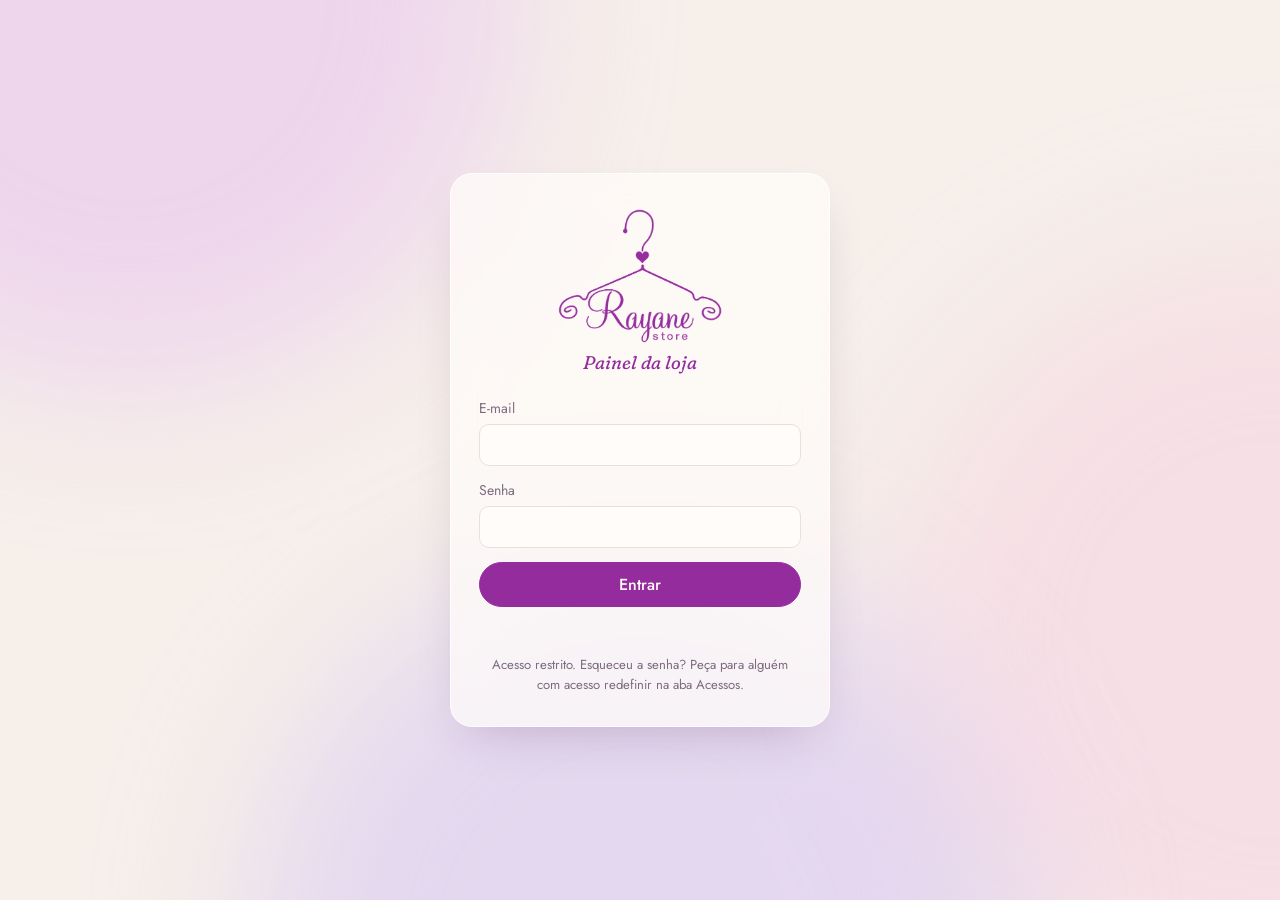
==== commit 7e6700ca: "Visão geral: período padrão é o mês atual, com opção de escolher datas Co-Authored-By: Claude Fable " ====
--- a/admin.html
+++ b/admin.html
@@ -10,8 +10,8 @@
   <!-- Política de segurança: só scripts deste site; conexões só com o Supabase -->
   <meta http-equiv="Content-Security-Policy" content="default-src 'self'; script-src 'self'; style-src 'self' 'unsafe-inline'; img-src 'self' data: blob: https://*.supabase.co https://www.google.com; font-src 'self'; connect-src 'self' https://*.supabase.co wss://*.supabase.co; frame-src 'self'; object-src 'none'; base-uri 'self'; form-action 'self'; upgrade-insecure-requests" />
   <meta name="referrer" content="strict-origin-when-cross-origin" />
-  <link rel="stylesheet" href="admin.css?v=202609261816" />
-  <script src="theme.js?v=202609261816"></script>
+  <link rel="stylesheet" href="admin.css?v=202609282031" />
+  <script src="theme.js?v=202609282031"></script>
 </head>
 <body>
 
@@ -97,10 +97,16 @@
             <h1 id="dashHello">Visão geral</h1>
             <p id="dashDate"></p>
           </div>
-          <div class="seg seg--sm" id="dashPeriod">
-            <label><input type="radio" name="periodo" value="7" /><span>7 dias</span></label>
-            <label><input type="radio" name="periodo" value="30" checked /><span>30 dias</span></label>
-            <label><input type="radio" name="periodo" value="90" /><span>90 dias</span></label>
+          <div class="period">
+            <div class="seg seg--sm" id="dashPeriod">
+              <label><input type="radio" name="periodo" value="mes" checked /><span>Este mês</span></label>
+              <label><input type="radio" name="periodo" value="7" /><span>7 dias</span></label>
+              <label><input type="radio" name="periodo" value="30" /><span>30 dias</span></label>
+              <label><input type="radio" name="periodo" value="custom" /><span>Escolher</span></label>
+            </div>
+            <div class="period__custom" id="periodCustom" hidden>
+              <input type="date" id="periodDe" aria-label="Data inicial" /> <span>até</span> <input type="date" id="periodAte" aria-label="Data final" />
+            </div>
           </div>
         </header>
 
@@ -439,9 +445,9 @@
 
   <div class="toast" id="toast" role="status" aria-live="polite"></div>
 
-  <script src="assets/vendor/supabase.js?v=202609261816"></script>
-  <script src="supabase-config.js?v=202609261816"></script>
-  <script src="icons.js?v=202609261816"></script>
-  <script src="admin.js?v=202609261816"></script>
+  <script src="assets/vendor/supabase.js?v=202609282031"></script>
+  <script src="supabase-config.js?v=202609282031"></script>
+  <script src="icons.js?v=202609282031"></script>
+  <script src="admin.js?v=202609282031"></script>
 </body>
 </html>
--- a/admin.css
+++ b/admin.css
@@ -466,6 +466,11 @@
 
 /* ─── Visão geral (dashboard) ─────────────── */
 
+.period { display: grid; gap: 8px; justify-items: end; }
+.period__custom { display: flex; align-items: center; gap: 8px; font-size: .82rem; color: var(--muted); }
+.period__custom input { padding: 6px 8px; border: 1px solid var(--line); border-radius: 8px; background: var(--paper); color: var(--ink); font: inherit; font-size: .85rem; }
+@media (max-width: 720px) { .period { justify-items: stretch; width: 100%; } .period__custom { justify-content: space-between; } .period__custom input { flex: 1; min-width: 0; } }
+
 .tiles { display: grid; grid-template-columns: repeat(4, 1fr); gap: 12px; margin-bottom: 14px; }
 .tile {
   display: grid; gap: 2px; align-content: start;
@@ -522,9 +527,10 @@
 
 /* gráfico de colunas (SVG) */
 .chart { position: relative; height: 180px; }
-.chart svg { width: 100%; height: 100%; overflow: visible; }
+.chart svg { display: block; overflow: visible; }
 .chart .grid { stroke: var(--line); stroke-width: 1; }
 .chart .axis { fill: var(--muted); font-size: 10px; font-family: var(--body); }
+.chart .val { fill: var(--ink); font-size: 11px; font-weight: 500; font-family: var(--body); pointer-events: none; }
 .chart .col { fill: var(--plum); transition: opacity .15s; }
 .chart .col.is-dim { opacity: .45; }
 .chart .hit { fill: transparent; cursor: default; }
